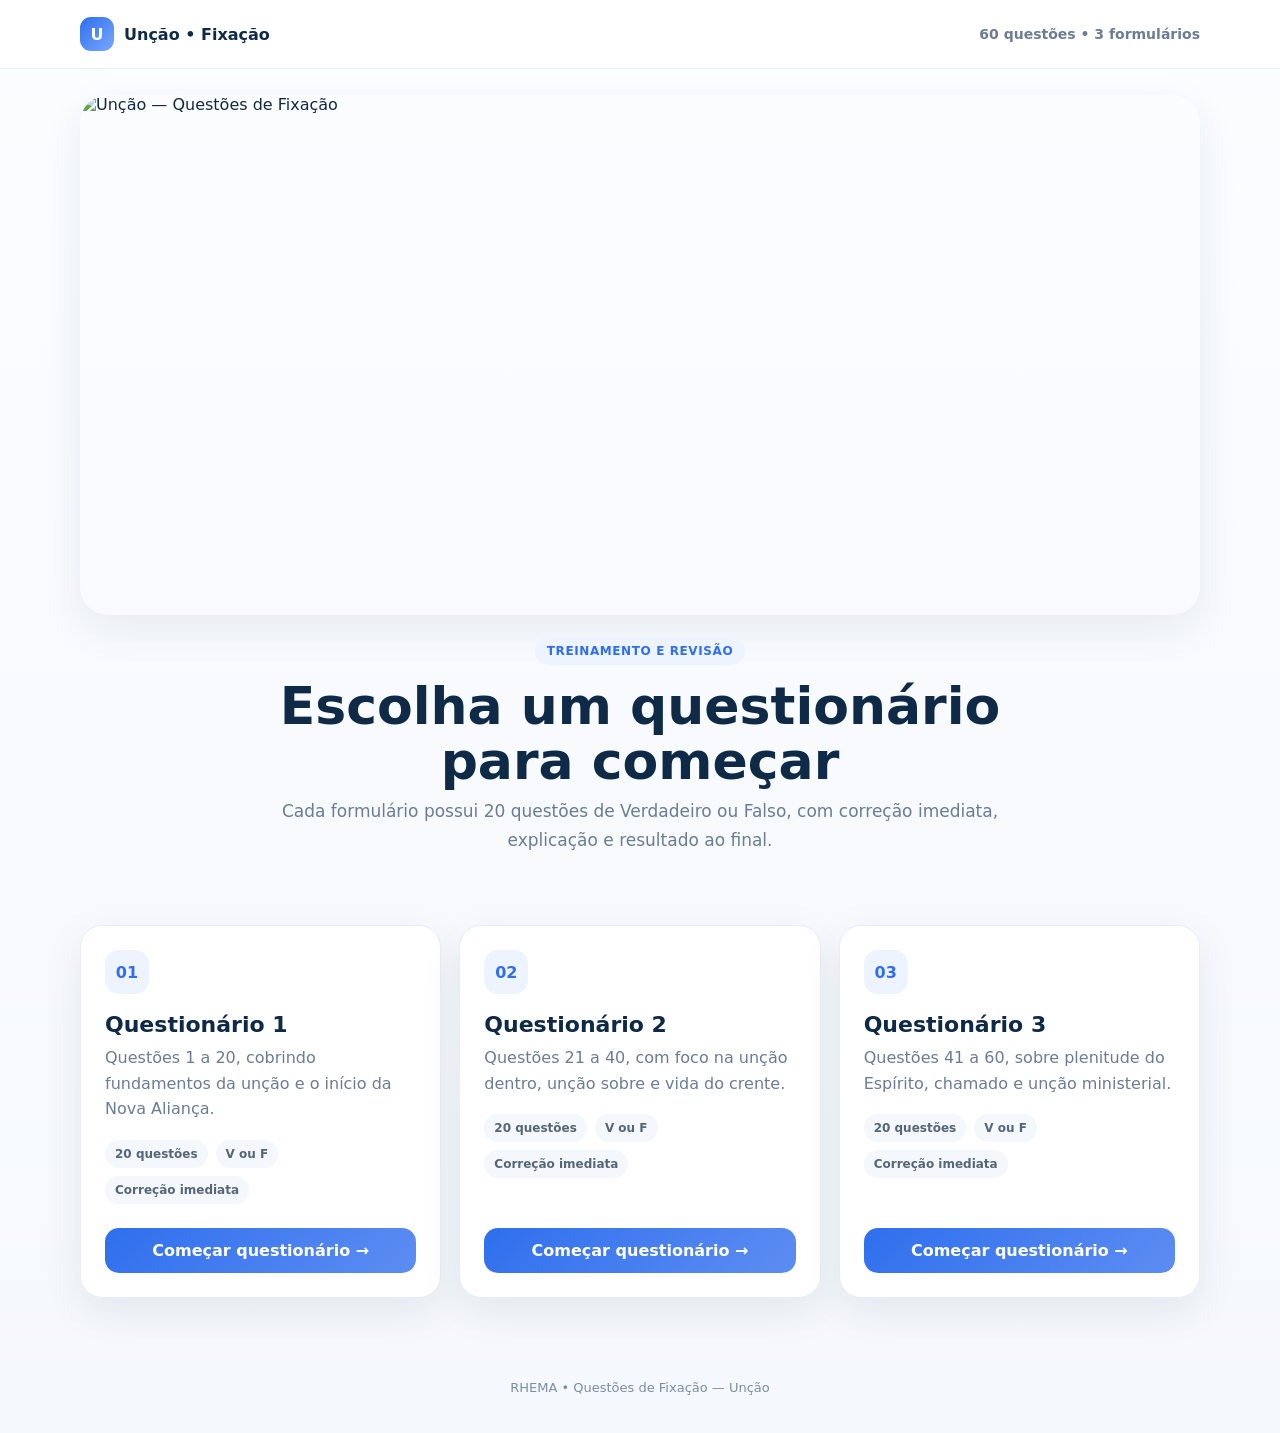
==== index.html @ f4d2d307 "Add files via upload" ====
<!doctype html>
<html lang="pt-BR">
<head>
  <meta charset="utf-8">
  <meta name="viewport" content="width=device-width, initial-scale=1">
  <title>Unção — Questões de Fixação</title>
  <meta name="description" content="Selecione um dos três questionários de fixação sobre Unção.">
  <link rel="stylesheet" href="styles.css">
</head>
<body>
  <div class="topbar">
    <div class="container topbar-inner">
      <div class="brand"><div class="brand-mark">U</div>Unção • Fixação</div>
      <div class="nav-link">60 questões • 3 formulários</div>
    </div>
  </div>

  <main>
    <section class="hero">
      <div class="container">
        <img class="hero-banner" src="assets/banner-uncao.png" alt="Unção — Questões de Fixação">
        <div class="hero-copy">
          <span class="eyebrow">Treinamento e revisão</span>
          <h1>Escolha um questionário para começar</h1>
          <p>Cada formulário possui 20 questões de Verdadeiro ou Falso, com correção imediata, explicação e resultado ao final.</p>
        </div>
      </div>
    </section>

    <section class="selection">
      <div class="container">
        <div class="grid">
          <article class="quiz-card">
            <div class="card-number">01</div>
            <h2>Questionário 1</h2>
            <p>Questões 1 a 20, cobrindo fundamentos da unção e o início da Nova Aliança.</p>
            <div class="card-meta"><span class="badge">20 questões</span><span class="badge">V ou F</span><span class="badge">Correção imediata</span></div>
            <a class="cta" href="questionario1.html">Começar questionário →</a>
          </article>

          <article class="quiz-card">
            <div class="card-number">02</div>
            <h2>Questionário 2</h2>
            <p>Questões 21 a 40, com foco na unção dentro, unção sobre e vida do crente.</p>
            <div class="card-meta"><span class="badge">20 questões</span><span class="badge">V ou F</span><span class="badge">Correção imediata</span></div>
            <a class="cta" href="questionario2.html">Começar questionário →</a>
          </article>

          <article class="quiz-card">
            <div class="card-number">03</div>
            <h2>Questionário 3</h2>
            <p>Questões 41 a 60, sobre plenitude do Espírito, chamado e unção ministerial.</p>
            <div class="card-meta"><span class="badge">20 questões</span><span class="badge">V ou F</span><span class="badge">Correção imediata</span></div>
            <a class="cta" href="questionario3.html">Começar questionário →</a>
          </article>
        </div>
      </div>
    </section>
  </main>

  <footer class="footer"><div class="container">RHEMA • Questões de Fixação — Unção</div></footer>
</body>
</html>
---- styles.css ----
:root{
  --bg:#f7f9fc;
  --surface:#ffffff;
  --surface-soft:#fbfcfe;
  --text:#102a43;
  --muted:#6b7c93;
  --line:#e7edf4;
  --navy:#0e2a47;
  --blue:#2f6fed;
  --blue-soft:#edf4ff;
  --orange:#ff8a2b;
  --green:#26a269;
  --green-soft:#eaf8f1;
  --red:#d84a4a;
  --red-soft:#fff0f0;
  --shadow:0 14px 40px rgba(30,55,90,.08);
  --radius:22px;
}
*{box-sizing:border-box}
html{scroll-behavior:smooth}
body{
  margin:0;
  font-family:Inter,ui-sans-serif,system-ui,-apple-system,BlinkMacSystemFont,"Segoe UI",sans-serif;
  background:linear-gradient(180deg,#fbfdff 0%,#f5f8fc 100%);
  color:var(--text);
}
a{text-decoration:none;color:inherit}
.container{width:min(1120px,calc(100% - 32px));margin:0 auto}
.topbar{
  position:sticky;top:0;z-index:50;
  background:rgba(255,255,255,.88);
  backdrop-filter:blur(12px);
  border-bottom:1px solid rgba(231,237,244,.9)
}
.topbar-inner{height:68px;display:flex;align-items:center;justify-content:space-between;gap:16px}
.brand{display:flex;align-items:center;gap:10px;font-weight:800;color:var(--navy)}
.brand-mark{width:34px;height:34px;border-radius:11px;background:linear-gradient(135deg,var(--blue),#78a8ff);display:grid;place-items:center;color:white;font-weight:900}
.nav-link{font-size:14px;color:var(--muted);font-weight:700}
.hero{padding:26px 0 18px}
.hero-banner{
  width:100%;
  aspect-ratio:16/9;
  max-height:520px;
  object-fit:cover;
  object-position:center;
  border-radius:28px;
  box-shadow:var(--shadow);
  display:block;
}
.hero-copy{padding:22px 4px 8px;text-align:center}
.eyebrow{display:inline-flex;align-items:center;gap:8px;padding:7px 12px;border-radius:999px;background:var(--blue-soft);color:var(--blue);font-size:12px;font-weight:800;letter-spacing:.05em;text-transform:uppercase}
.hero-copy h1{margin:14px auto 8px;max-width:780px;font-size:clamp(30px,5vw,52px);line-height:1.06;color:var(--navy)}
.hero-copy p{margin:0 auto;max-width:720px;color:var(--muted);font-size:17px;line-height:1.7}
.selection{padding:18px 0 56px}
.grid{display:grid;grid-template-columns:repeat(3,1fr);gap:18px;margin-top:26px}
.quiz-card{
  background:var(--surface);
  border:1px solid var(--line);
  border-radius:var(--radius);
  padding:24px;
  box-shadow:var(--shadow);
  display:flex;flex-direction:column;min-height:280px;
  transition:.2s ease;
}
.quiz-card:hover{transform:translateY(-4px);box-shadow:0 18px 48px rgba(30,55,90,.12)}
.card-number{width:44px;height:44px;border-radius:14px;background:var(--blue-soft);display:grid;place-items:center;color:var(--blue);font-weight:900;margin-bottom:18px}
.quiz-card h2{margin:0 0 8px;font-size:22px;color:var(--navy)}
.quiz-card p{margin:0;color:var(--muted);line-height:1.6}
.card-meta{display:flex;gap:8px;flex-wrap:wrap;margin:18px 0 24px}
.badge{font-size:12px;font-weight:800;padding:7px 10px;border-radius:999px;background:#f4f7fb;color:#567}
.cta{
  margin-top:auto;display:flex;align-items:center;justify-content:center;gap:8px;
  background:linear-gradient(135deg,var(--blue),#5d8df2);
  color:white;padding:13px 16px;border-radius:14px;font-weight:800
}
.footer{padding:26px 0 38px;color:#7b8da5;font-size:13px;text-align:center}

.quiz-shell{padding:24px 0 56px}
.quiz-head{
  display:grid;grid-template-columns:1fr auto;gap:20px;align-items:center;
  margin:18px 0 16px
}
.quiz-head h1{font-size:clamp(24px,4vw,38px);margin:0;color:var(--navy)}
.quiz-head p{margin:6px 0 0;color:var(--muted)}
.home-btn{padding:11px 14px;border:1px solid var(--line);border-radius:12px;background:white;font-weight:800;color:var(--navy)}
.stats{
  display:grid;grid-template-columns:160px 1fr 140px;gap:16px;align-items:center;
  background:white;border:1px solid var(--line);border-radius:18px;padding:16px 18px;
  box-shadow:var(--shadow);margin-bottom:18px
}
.stat-label{font-size:12px;color:var(--muted);font-weight:800;text-transform:uppercase;letter-spacing:.04em}
.stat-value{font-size:18px;font-weight:900;color:var(--navy);margin-top:3px}
.progress-track{height:10px;background:#edf1f6;border-radius:999px;overflow:hidden}
.progress-bar{height:100%;background:linear-gradient(90deg,var(--blue),#67a0ff);width:0%;transition:.25s ease}
.question-card{
  background:white;border:1px solid var(--line);border-radius:24px;padding:28px;
  box-shadow:var(--shadow);margin-bottom:18px
}
.q-index{font-size:12px;font-weight:900;color:var(--orange);text-transform:uppercase;letter-spacing:.08em}
.question-text{font-size:clamp(19px,2.7vw,25px);line-height:1.55;margin:10px 0 22px;color:var(--navy);font-weight:760}
.options{display:grid;grid-template-columns:1fr 1fr;gap:14px}
.option{
  appearance:none;border:1px solid #dce5ef;background:white;color:var(--navy);
  border-radius:16px;padding:17px 16px;font-size:16px;font-weight:850;cursor:pointer;
  transition:.18s ease
}
.option:hover{border-color:#9ebcf8;background:#f8fbff}
.option.selected{border-color:var(--blue);background:var(--blue-soft);color:var(--blue)}
.feedback{margin-top:18px;border-radius:16px;padding:16px 18px;line-height:1.55;display:none}
.feedback.ok{display:block;background:var(--green-soft);color:#17683f;border:1px solid #cfeedd}
.feedback.bad{display:block;background:var(--red-soft);color:#9b2f2f;border:1px solid #ffd2d2}
.controls{display:flex;justify-content:space-between;gap:12px;margin-top:22px}
.control{
  border:0;border-radius:14px;padding:13px 18px;font-weight:850;cursor:pointer;font-size:15px
}
.control.secondary{background:#eef2f7;color:#516173}
.control.primary{background:linear-gradient(135deg,var(--green),#43bd83);color:white}
.result{
  display:none;background:white;border:1px solid var(--line);border-radius:24px;padding:28px;
  box-shadow:var(--shadow);text-align:center;margin-top:22px
}
.result .score{font-size:54px;font-weight:950;color:var(--blue);line-height:1}
.result h2{margin:10px 0 8px;color:var(--navy)}
.result p{color:var(--muted)}
.result-actions{display:flex;justify-content:center;gap:10px;flex-wrap:wrap;margin-top:18px}
.result-actions a,.result-actions button{border:0;border-radius:13px;padding:12px 16px;font-weight:850;cursor:pointer}
.result-actions .again{background:var(--blue);color:#fff}
.result-actions .back{background:#eef2f7;color:var(--navy)}

@media(max-width:860px){
  .grid{grid-template-columns:1fr}
  .hero-banner{aspect-ratio:16/10}
  .stats{grid-template-columns:1fr;gap:10px}
}
@media(max-width:640px){
  .container{width:min(100% - 22px,1120px)}
  .hero{padding-top:14px}
  .hero-banner{border-radius:20px;aspect-ratio:4/3}
  .quiz-head{grid-template-columns:1fr}
  .home-btn{width:max-content}
  .question-card{padding:20px}
  .options{grid-template-columns:1fr}
  .controls{flex-direction:column}
  .control{width:100%}
}
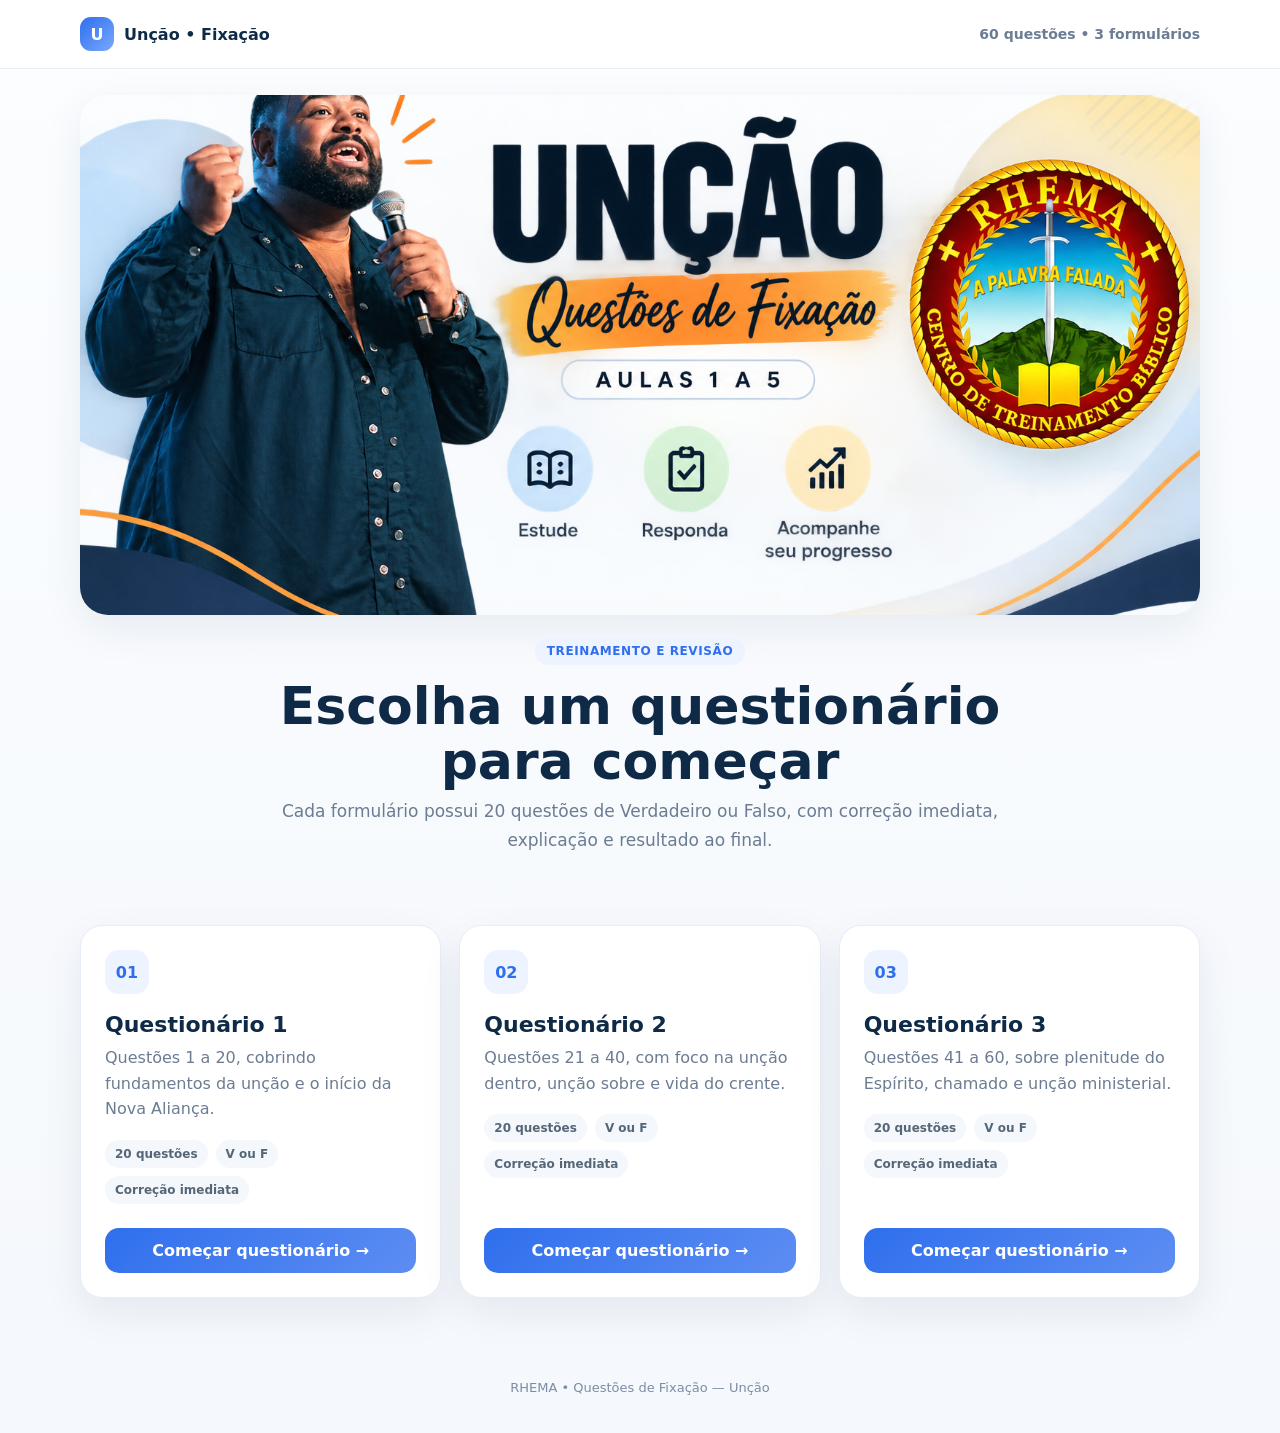
==== commit 00e74761: "Add files via upload" ====
--- a/index.html
+++ b/index.html
@@ -5,7 +5,155 @@
   <meta name="viewport" content="width=device-width, initial-scale=1">
   <title>Unção — Questões de Fixação</title>
   <meta name="description" content="Selecione um dos três questionários de fixação sobre Unção.">
-  <link rel="stylesheet" href="styles.css">
+  <style>
+
+:root{
+  --bg:#f7f9fc;
+  --surface:#ffffff;
+  --surface-soft:#fbfcfe;
+  --text:#102a43;
+  --muted:#6b7c93;
+  --line:#e7edf4;
+  --navy:#0e2a47;
+  --blue:#2f6fed;
+  --blue-soft:#edf4ff;
+  --orange:#ff8a2b;
+  --green:#26a269;
+  --green-soft:#eaf8f1;
+  --red:#d84a4a;
+  --red-soft:#fff0f0;
+  --shadow:0 14px 40px rgba(30,55,90,.08);
+  --radius:22px;
+}
+*{box-sizing:border-box}
+html{scroll-behavior:smooth}
+body{
+  margin:0;
+  font-family:Inter,ui-sans-serif,system-ui,-apple-system,BlinkMacSystemFont,"Segoe UI",sans-serif;
+  background:linear-gradient(180deg,#fbfdff 0%,#f5f8fc 100%);
+  color:var(--text);
+}
+a{text-decoration:none;color:inherit}
+.container{width:min(1120px,calc(100% - 32px));margin:0 auto}
+.topbar{
+  position:sticky;top:0;z-index:50;
+  background:rgba(255,255,255,.88);
+  backdrop-filter:blur(12px);
+  border-bottom:1px solid rgba(231,237,244,.9)
+}
+.topbar-inner{height:68px;display:flex;align-items:center;justify-content:space-between;gap:16px}
+.brand{display:flex;align-items:center;gap:10px;font-weight:800;color:var(--navy)}
+.brand-mark{width:34px;height:34px;border-radius:11px;background:linear-gradient(135deg,var(--blue),#78a8ff);display:grid;place-items:center;color:white;font-weight:900}
+.nav-link{font-size:14px;color:var(--muted);font-weight:700}
+.hero{padding:26px 0 18px}
+.hero-banner{
+  width:100%;
+  aspect-ratio:16/9;
+  max-height:520px;
+  object-fit:cover;
+  object-position:center;
+  border-radius:28px;
+  box-shadow:var(--shadow);
+  display:block;
+}
+.hero-copy{padding:22px 4px 8px;text-align:center}
+.eyebrow{display:inline-flex;align-items:center;gap:8px;padding:7px 12px;border-radius:999px;background:var(--blue-soft);color:var(--blue);font-size:12px;font-weight:800;letter-spacing:.05em;text-transform:uppercase}
+.hero-copy h1{margin:14px auto 8px;max-width:780px;font-size:clamp(30px,5vw,52px);line-height:1.06;color:var(--navy)}
+.hero-copy p{margin:0 auto;max-width:720px;color:var(--muted);font-size:17px;line-height:1.7}
+.selection{padding:18px 0 56px}
+.grid{display:grid;grid-template-columns:repeat(3,1fr);gap:18px;margin-top:26px}
+.quiz-card{
+  background:var(--surface);
+  border:1px solid var(--line);
+  border-radius:var(--radius);
+  padding:24px;
+  box-shadow:var(--shadow);
+  display:flex;flex-direction:column;min-height:280px;
+  transition:.2s ease;
+}
+.quiz-card:hover{transform:translateY(-4px);box-shadow:0 18px 48px rgba(30,55,90,.12)}
+.card-number{width:44px;height:44px;border-radius:14px;background:var(--blue-soft);display:grid;place-items:center;color:var(--blue);font-weight:900;margin-bottom:18px}
+.quiz-card h2{margin:0 0 8px;font-size:22px;color:var(--navy)}
+.quiz-card p{margin:0;color:var(--muted);line-height:1.6}
+.card-meta{display:flex;gap:8px;flex-wrap:wrap;margin:18px 0 24px}
+.badge{font-size:12px;font-weight:800;padding:7px 10px;border-radius:999px;background:#f4f7fb;color:#567}
+.cta{
+  margin-top:auto;display:flex;align-items:center;justify-content:center;gap:8px;
+  background:linear-gradient(135deg,var(--blue),#5d8df2);
+  color:white;padding:13px 16px;border-radius:14px;font-weight:800
+}
+.footer{padding:26px 0 38px;color:#7b8da5;font-size:13px;text-align:center}
+
+.quiz-shell{padding:24px 0 56px}
+.quiz-head{
+  display:grid;grid-template-columns:1fr auto;gap:20px;align-items:center;
+  margin:18px 0 16px
+}
+.quiz-head h1{font-size:clamp(24px,4vw,38px);margin:0;color:var(--navy)}
+.quiz-head p{margin:6px 0 0;color:var(--muted)}
+.home-btn{padding:11px 14px;border:1px solid var(--line);border-radius:12px;background:white;font-weight:800;color:var(--navy)}
+.stats{
+  display:grid;grid-template-columns:160px 1fr 140px;gap:16px;align-items:center;
+  background:white;border:1px solid var(--line);border-radius:18px;padding:16px 18px;
+  box-shadow:var(--shadow);margin-bottom:18px
+}
+.stat-label{font-size:12px;color:var(--muted);font-weight:800;text-transform:uppercase;letter-spacing:.04em}
+.stat-value{font-size:18px;font-weight:900;color:var(--navy);margin-top:3px}
+.progress-track{height:10px;background:#edf1f6;border-radius:999px;overflow:hidden}
+.progress-bar{height:100%;background:linear-gradient(90deg,var(--blue),#67a0ff);width:0%;transition:.25s ease}
+.question-card{
+  background:white;border:1px solid var(--line);border-radius:24px;padding:28px;
+  box-shadow:var(--shadow);margin-bottom:18px
+}
+.q-index{font-size:12px;font-weight:900;color:var(--orange);text-transform:uppercase;letter-spacing:.08em}
+.question-text{font-size:clamp(19px,2.7vw,25px);line-height:1.55;margin:10px 0 22px;color:var(--navy);font-weight:760}
+.options{display:grid;grid-template-columns:1fr 1fr;gap:14px}
+.option{
+  appearance:none;border:1px solid #dce5ef;background:white;color:var(--navy);
+  border-radius:16px;padding:17px 16px;font-size:16px;font-weight:850;cursor:pointer;
+  transition:.18s ease
+}
+.option:hover{border-color:#9ebcf8;background:#f8fbff}
+.option.selected{border-color:var(--blue);background:var(--blue-soft);color:var(--blue)}
+.feedback{margin-top:18px;border-radius:16px;padding:16px 18px;line-height:1.55;display:none}
+.feedback.ok{display:block;background:var(--green-soft);color:#17683f;border:1px solid #cfeedd}
+.feedback.bad{display:block;background:var(--red-soft);color:#9b2f2f;border:1px solid #ffd2d2}
+.controls{display:flex;justify-content:space-between;gap:12px;margin-top:22px}
+.control{
+  border:0;border-radius:14px;padding:13px 18px;font-weight:850;cursor:pointer;font-size:15px
+}
+.control.secondary{background:#eef2f7;color:#516173}
+.control.primary{background:linear-gradient(135deg,var(--green),#43bd83);color:white}
+.result{
+  display:none;background:white;border:1px solid var(--line);border-radius:24px;padding:28px;
+  box-shadow:var(--shadow);text-align:center;margin-top:22px
+}
+.result .score{font-size:54px;font-weight:950;color:var(--blue);line-height:1}
+.result h2{margin:10px 0 8px;color:var(--navy)}
+.result p{color:var(--muted)}
+.result-actions{display:flex;justify-content:center;gap:10px;flex-wrap:wrap;margin-top:18px}
+.result-actions a,.result-actions button{border:0;border-radius:13px;padding:12px 16px;font-weight:850;cursor:pointer}
+.result-actions .again{background:var(--blue);color:#fff}
+.result-actions .back{background:#eef2f7;color:var(--navy)}
+
+@media(max-width:860px){
+  .grid{grid-template-columns:1fr}
+  .hero-banner{aspect-ratio:16/10}
+  .stats{grid-template-columns:1fr;gap:10px}
+}
+@media(max-width:640px){
+  .container{width:min(100% - 22px,1120px)}
+  .hero{padding-top:14px}
+  .hero-banner{border-radius:20px;aspect-ratio:4/3}
+  .quiz-head{grid-template-columns:1fr}
+  .home-btn{width:max-content}
+  .question-card{padding:20px}
+  .options{grid-template-columns:1fr}
+  .controls{flex-direction:column}
+  .control{width:100%}
+}
+
+</style>
 </head>
 <body>
   <div class="topbar">
@@ -18,7 +166,7 @@
   <main>
     <section class="hero">
       <div class="container">
-        <img class="hero-banner" src="assets/banner-uncao.png" alt="Unção — Questões de Fixação">
+        <img class="hero-banner" src="[data-uri]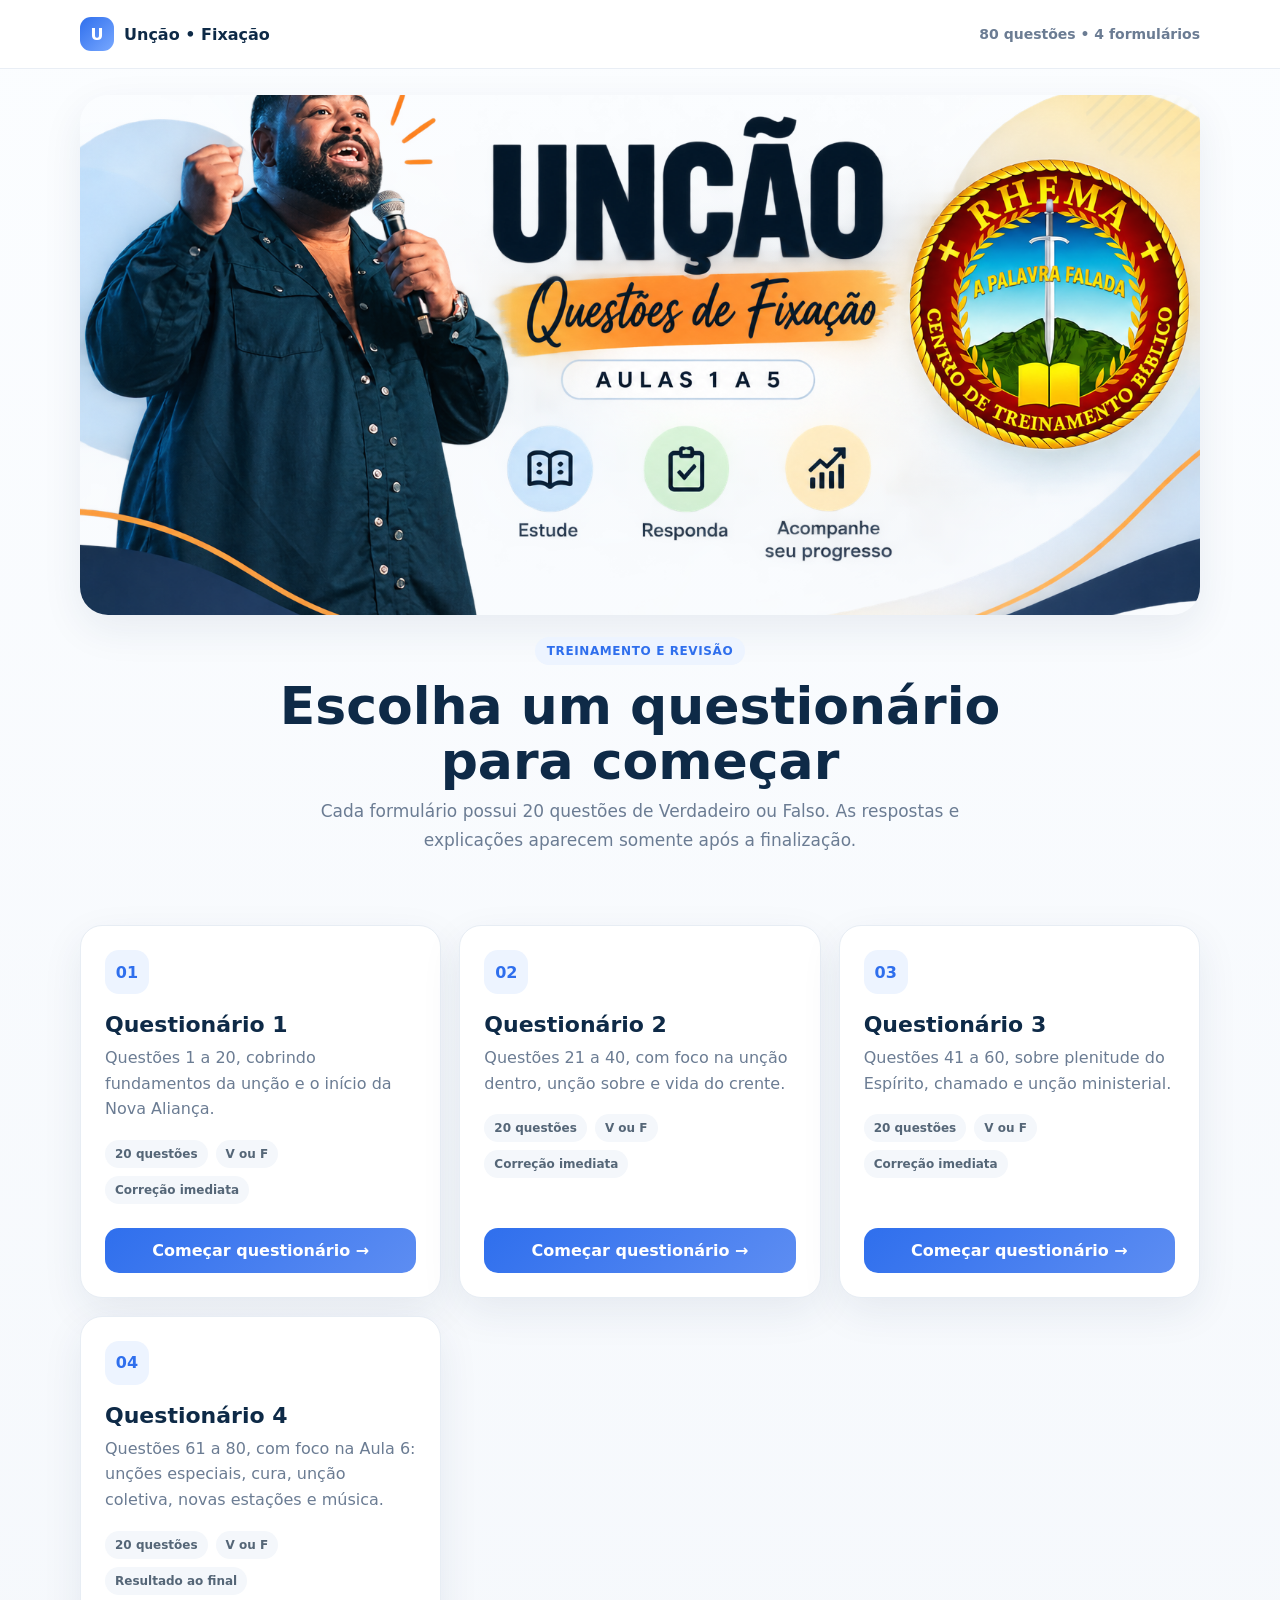
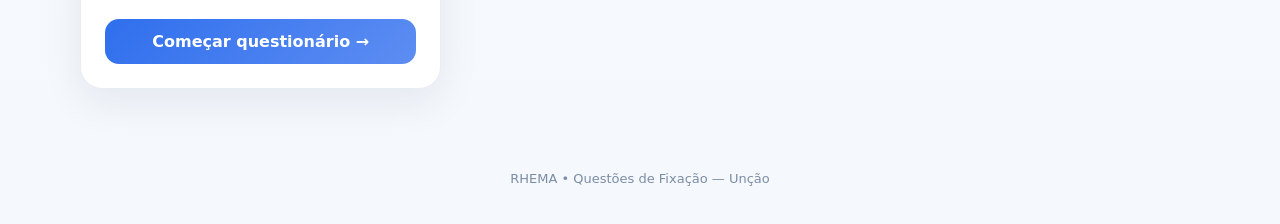
==== commit 323566d2: "Add files via upload" ====
--- a/index.html
+++ b/index.html
@@ -154,12 +154,28 @@
 }
 
 </style>
+
+<meta property="og:type" content="website">
+<meta property="og:title" content="Unção — Questões de Fixação">
+<meta property="og:description" content="Aulas 1 a 6 • 80 questões de fixação divididas em 4 questionários.">
+<meta property="og:url" content="https://simulado-uncao.vercel.app/">
+<meta property="og:image" content="https://simulado-uncao.vercel.app/share-preview.jpg">
+<meta property="og:image:secure_url" content="https://simulado-uncao.vercel.app/share-preview.jpg">
+<meta property="og:image:type" content="image/jpeg">
+<meta property="og:image:width" content="1200">
+<meta property="og:image:height" content="630">
+<meta property="og:image:alt" content="Unção — Questões de Fixação — Aulas 1 a 5">
+<meta name="twitter:card" content="summary_large_image">
+<meta name="twitter:title" content="Unção — Questões de Fixação">
+<meta name="twitter:description" content="Aulas 1 a 6 • 80 questões de fixação divididas em 4 questionários.">
+<meta name="twitter:image" content="https://simulado-uncao.vercel.app/share-preview.jpg">
+
 </head>
 <body>
   <div class="topbar">
     <div class="container topbar-inner">
       <div class="brand"><div class="brand-mark">U</div>Unção • Fixação</div>
-      <div class="nav-link">60 questões • 3 formulários</div>
+      <div class="nav-link">80 questões • 4 formulários</div>
     </div>
   </div>
 
@@ -170,7 +186,7 @@
         <div class="hero-copy">
           <span class="eyebrow">Treinamento e revisão</span>
           <h1>Escolha um questionário para começar</h1>
-          <p>Cada formulário possui 20 questões de Verdadeiro ou Falso, com correção imediata, explicação e resultado ao final.</p>
+          <p>Cada formulário possui 20 questões de Verdadeiro ou Falso. As respostas e explicações aparecem somente após a finalização.</p>
         </div>
       </div>
     </section>
@@ -201,6 +217,15 @@
             <div class="card-meta"><span class="badge">20 questões</span><span class="badge">V ou F</span><span class="badge">Correção imediata</span></div>
             <a class="cta" href="questionario3.html">Começar questionário →</a>
           </article>
+
+          <article class="quiz-card">
+            <div class="card-number">04</div>
+            <h2>Questionário 4</h2>
+            <p>Questões 61 a 80, com foco na Aula 6: unções especiais, cura, unção coletiva, novas estações e música.</p>
+            <div class="card-meta"><span class="badge">20 questões</span><span class="badge">V ou F</span><span class="badge">Resultado ao final</span></div>
+            <a class="cta" href="questionario4.html">Começar questionário →</a>
+          </article>
+
         </div>
       </div>
     </section>
